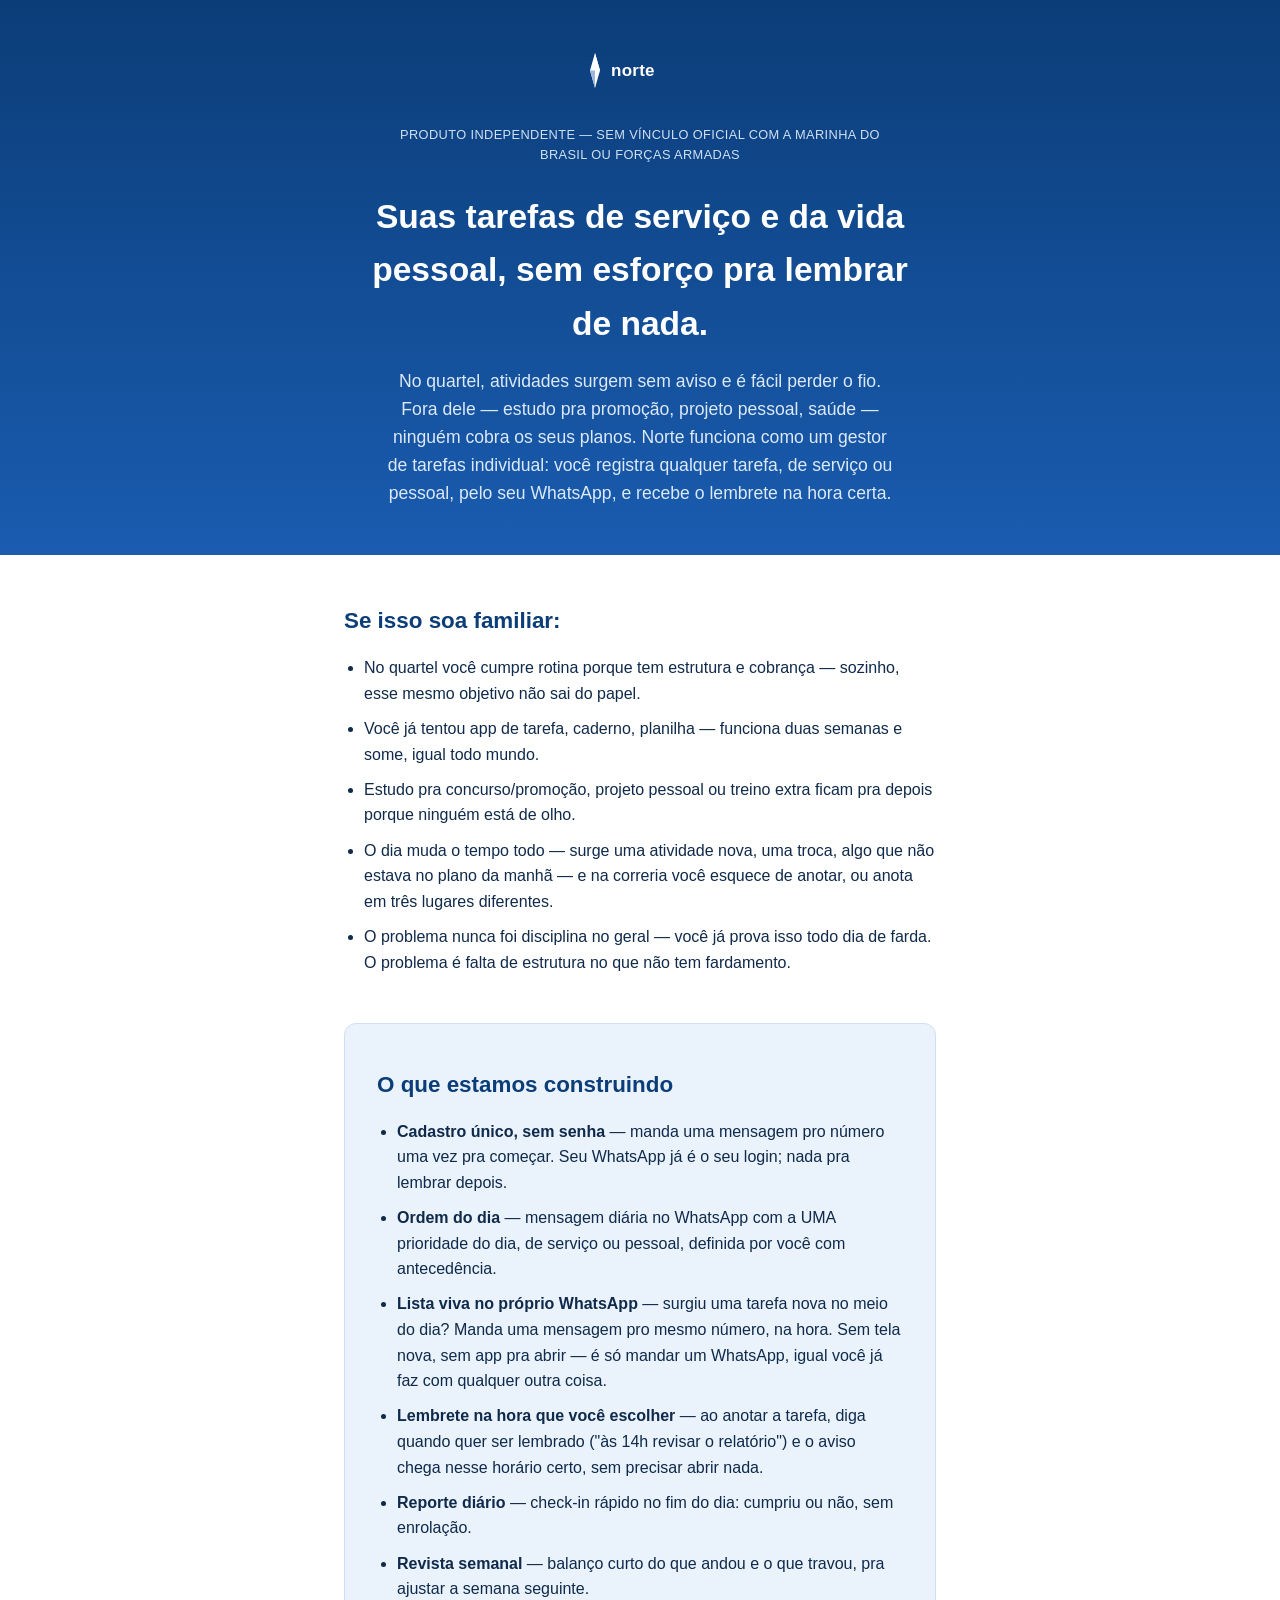
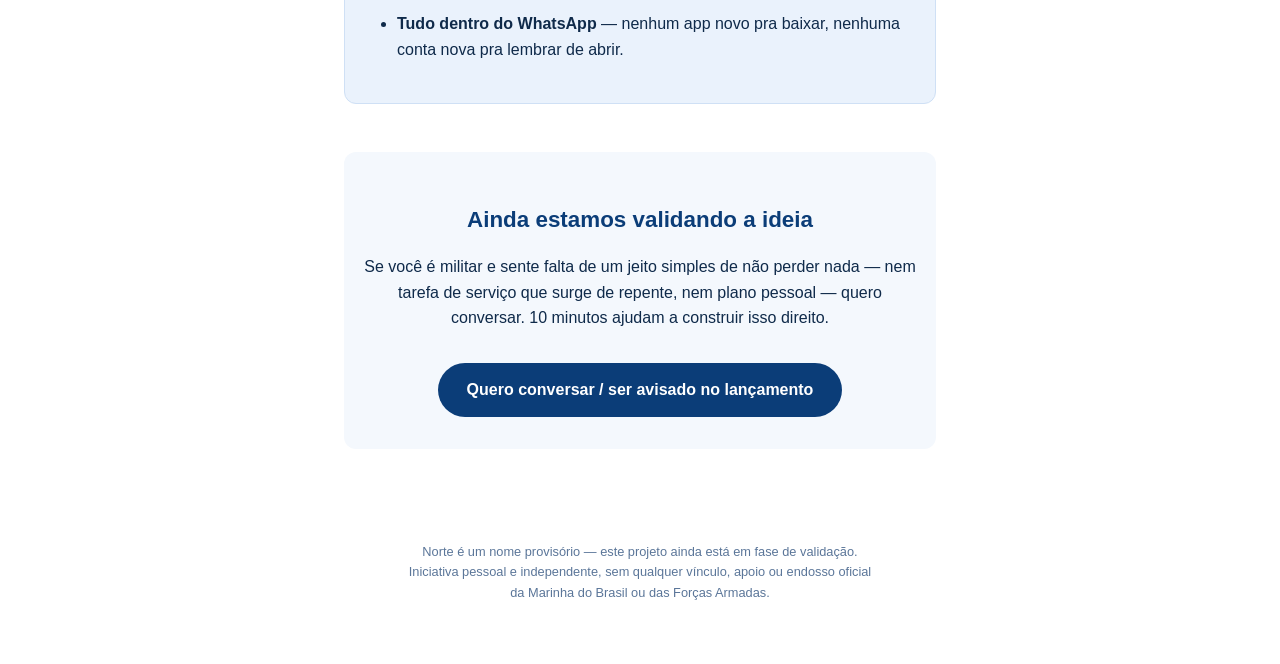
==== produto-funcao-executiva/landing-militares/index.html @ f6093188 "Add Norte logo (compass needle mark) to both landings Adds the chosen logo option (compass needle + " ====
<!DOCTYPE html>
<html lang="pt-br">
<head>
  <meta charset="UTF-8">
  <meta name="viewport" content="width=device-width, initial-scale=1.0">
  <title>Norte — suas tarefas de serviço e vida pessoal, num lugar só</title>
  <link rel="stylesheet" href="style.css">
</head>
<body>

  <header>
    <div class="logo">
      <svg width="130" height="45" viewBox="0 0 260 90" xmlns="http://www.w3.org/2000/svg" role="img" aria-label="Norte">
        <polygon points="40,10 50,45 40,80 30,45" fill="#ffffff"/>
        <polygon points="40,10 50,45 40,45" fill="#ffffff"/>
        <polygon points="40,80 30,45 40,45" fill="#9db8dd"/>
        <text x="72" y="56" font-family="-apple-system, BlinkMacSystemFont, 'Segoe UI', Roboto, sans-serif" font-size="34" font-weight="700" fill="#ffffff" letter-spacing="0.5">norte</text>
      </svg>
    </div>
    <p class="tag">Produto independente — sem vínculo oficial com a Marinha do Brasil ou Forças Armadas</p>
    <h1>Suas tarefas de serviço e da vida pessoal, sem esforço pra lembrar de nada.</h1>
    <p class="subtitulo">
      No quartel, atividades surgem sem aviso e é fácil perder o fio. Fora
      dele — estudo pra promoção, projeto pessoal, saúde — ninguém cobra os
      seus planos. Norte funciona como um gestor de tarefas individual: você
      registra qualquer tarefa, de serviço ou pessoal, pelo seu WhatsApp, e
      recebe o lembrete na hora certa.
    </p>
  </header>

  <main>
    <section class="problema">
      <h2>Se isso soa familiar:</h2>
      <ul>
        <li>No quartel você cumpre rotina porque tem estrutura e cobrança — sozinho, esse mesmo objetivo não sai do papel.</li>
        <li>Você já tentou app de tarefa, caderno, planilha — funciona duas semanas e some, igual todo mundo.</li>
        <li>Estudo pra concurso/promoção, projeto pessoal ou treino extra ficam pra depois porque ninguém está de olho.</li>
        <li>O dia muda o tempo todo — surge uma atividade nova, uma troca, algo que não estava no plano da manhã — e na correria você esquece de anotar, ou anota em três lugares diferentes.</li>
        <li>O problema nunca foi disciplina no geral — você já prova isso todo dia de farda. O problema é falta de estrutura no que não tem fardamento.</li>
      </ul>
    </section>

    <section class="solucao">
      <h2>O que estamos construindo</h2>
      <ul>
        <li><strong>Cadastro único, sem senha</strong> — manda uma mensagem pro número uma vez pra começar. Seu WhatsApp já é o seu login; nada pra lembrar depois.</li>
        <li><strong>Ordem do dia</strong> — mensagem diária no WhatsApp com a UMA prioridade do dia, de serviço ou pessoal, definida por você com antecedência.</li>
        <li><strong>Lista viva no próprio WhatsApp</strong> — surgiu uma tarefa nova no meio do dia? Manda uma mensagem pro mesmo número, na hora. Sem tela nova, sem app pra abrir — é só mandar um WhatsApp, igual você já faz com qualquer outra coisa.</li>
        <li><strong>Lembrete na hora que você escolher</strong> — ao anotar a tarefa, diga quando quer ser lembrado ("às 14h revisar o relatório") e o aviso chega nesse horário certo, sem precisar abrir nada.</li>
        <li><strong>Reporte diário</strong> — check-in rápido no fim do dia: cumpriu ou não, sem enrolação.</li>
        <li><strong>Revista semanal</strong> — balanço curto do que andou e o que travou, pra ajustar a semana seguinte.</li>
        <li><strong>Tudo dentro do WhatsApp</strong> — nenhum app novo pra baixar, nenhuma conta nova pra lembrar de abrir.</li>
      </ul>
    </section>

    <section class="cta">
      <h2>Ainda estamos validando a ideia</h2>
      <p>
        Se você é militar e sente falta de um jeito simples de não perder
        nada — nem tarefa de serviço que surge de repente, nem plano
        pessoal — quero conversar. 10 minutos ajudam a construir isso
        direito.
      </p>
      <a class="botao" href="mailto:jose.augusto450@icloud.com?subject=Quero%20testar%20o%20Norte%20(vers%C3%A3o%20militar)&body=Oi!%20Isso%20descreve%20minha%20rotina...">
        Quero conversar / ser avisado no lançamento
      </a>
    </section>
  </main>

  <footer>
    <p>Norte é um nome provisório — este projeto ainda está em fase de validação. Iniciativa pessoal e independente, sem qualquer vínculo, apoio ou endosso oficial da Marinha do Brasil ou das Forças Armadas.</p>
  </footer>

</body>
</html>
---- produto-funcao-executiva/landing-militares/style.css ----
* {
  box-sizing: border-box;
}

body {
  margin: 0;
  font-family: -apple-system, BlinkMacSystemFont, "Segoe UI", Roboto, sans-serif;
  color: #0f2a4a;
  background-color: #ffffff;
  line-height: 1.6;
}

header {
  padding: 3rem 1.5rem 3rem;
  text-align: center;
  background: linear-gradient(180deg, #0b3d78 0%, #1a5cb0 100%);
  color: #ffffff;
}

.logo {
  margin-bottom: 1.5rem;
}

.tag {
  max-width: 30rem;
  margin: 0 auto 1.5rem;
  font-size: 0.8rem;
  color: #cfe0f5;
  text-transform: uppercase;
  letter-spacing: 0.03em;
}

header h1 {
  font-size: 2.1rem;
  max-width: 34rem;
  margin: 0 auto 1rem;
  color: #ffffff;
}

.subtitulo {
  max-width: 32rem;
  margin: 0 auto;
  font-size: 1.1rem;
  color: #dce9f9;
}

main {
  max-width: 40rem;
  margin: 0 auto;
  padding: 0 1.5rem;
}

section {
  margin: 3rem 0;
}

h2 {
  font-size: 1.4rem;
  margin-bottom: 1rem;
  color: #0b3d78;
}

ul {
  padding-left: 1.25rem;
}

li {
  margin-bottom: 0.6rem;
}

.solucao {
  background-color: #eaf2fc;
  border: 1px solid #cfe0f5;
  padding: 1.5rem 2rem;
  border-radius: 12px;
}

.cta {
  text-align: center;
  padding: 2rem 1rem;
  background-color: #f4f8fd;
  border-radius: 12px;
}

.botao {
  display: inline-block;
  margin-top: 1rem;
  padding: 0.9rem 1.8rem;
  background-color: #0b3d78;
  color: #fff;
  text-decoration: none;
  border-radius: 999px;
  font-weight: 600;
}

.botao:hover {
  background-color: #082c58;
}

footer {
  text-align: center;
  padding: 2rem 1.5rem 3rem;
  font-size: 0.8rem;
  color: #5b7699;
  max-width: 32rem;
  margin: 0 auto;
}
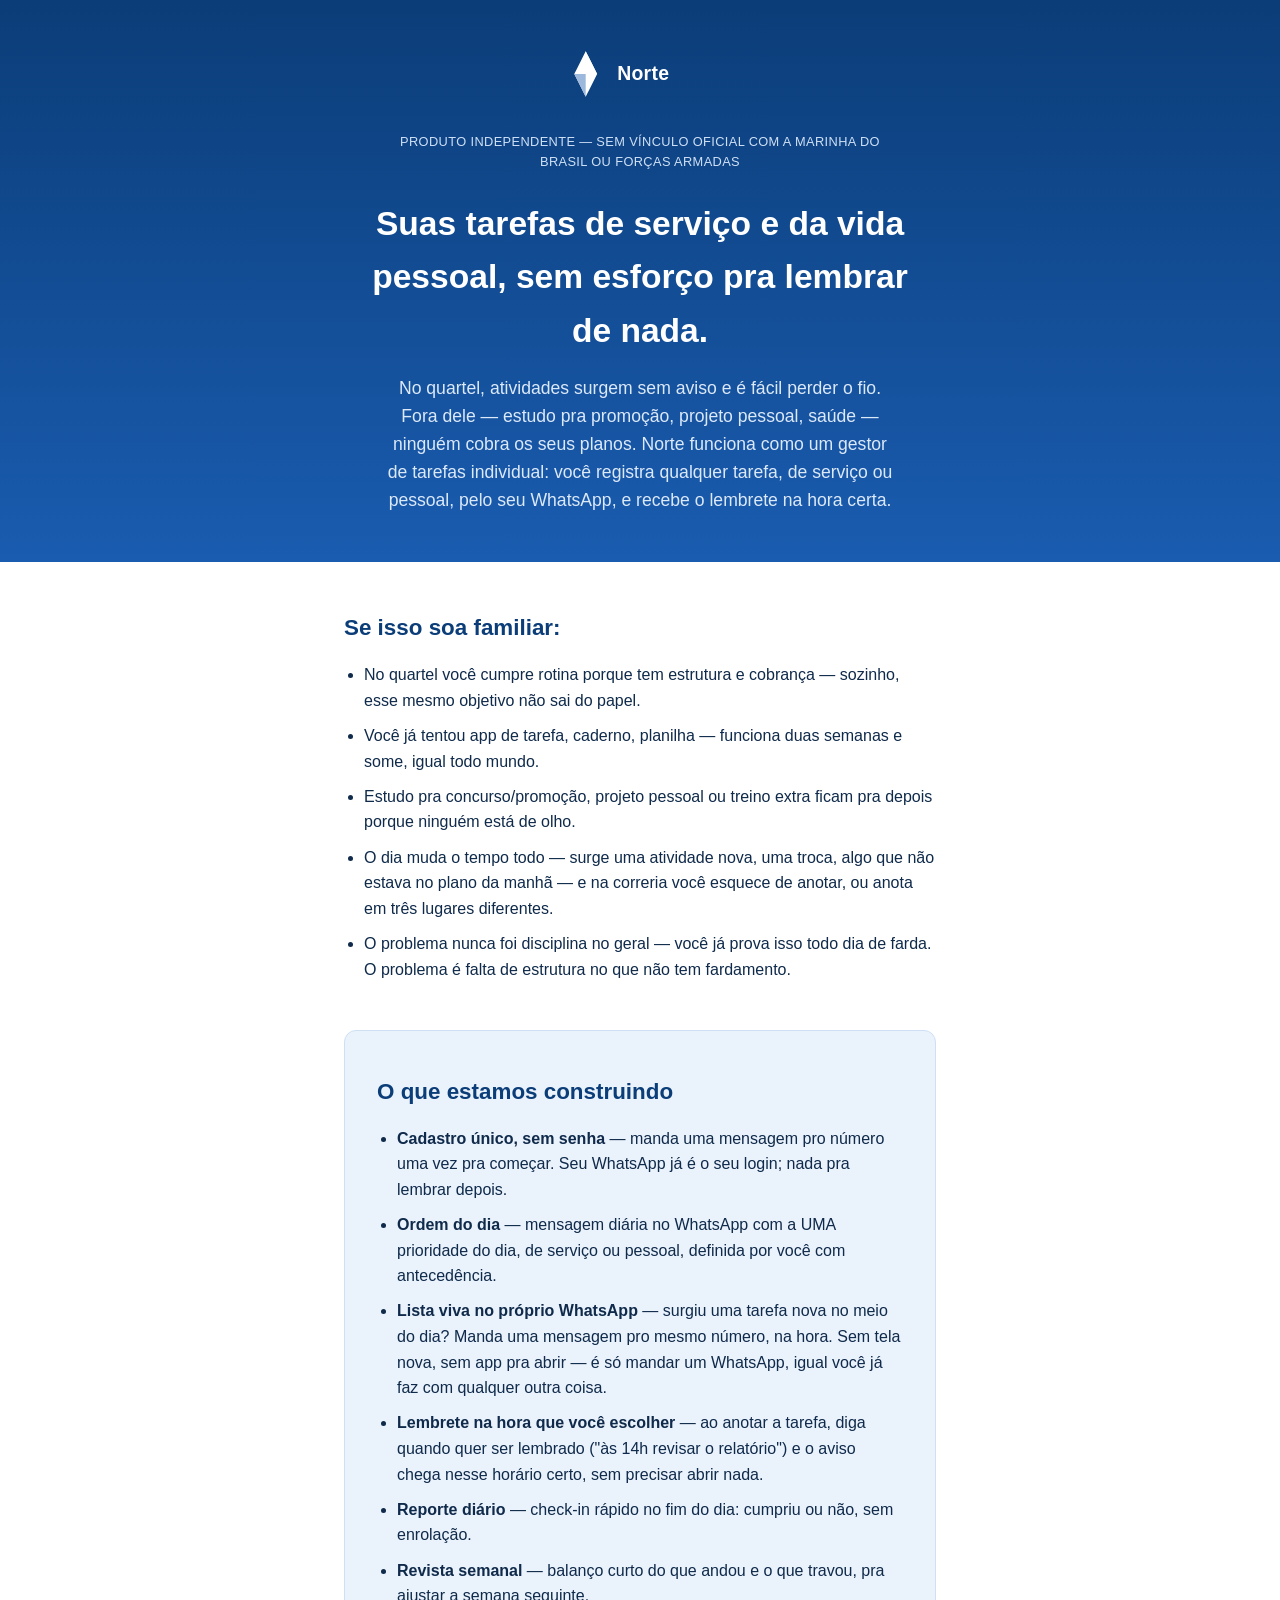
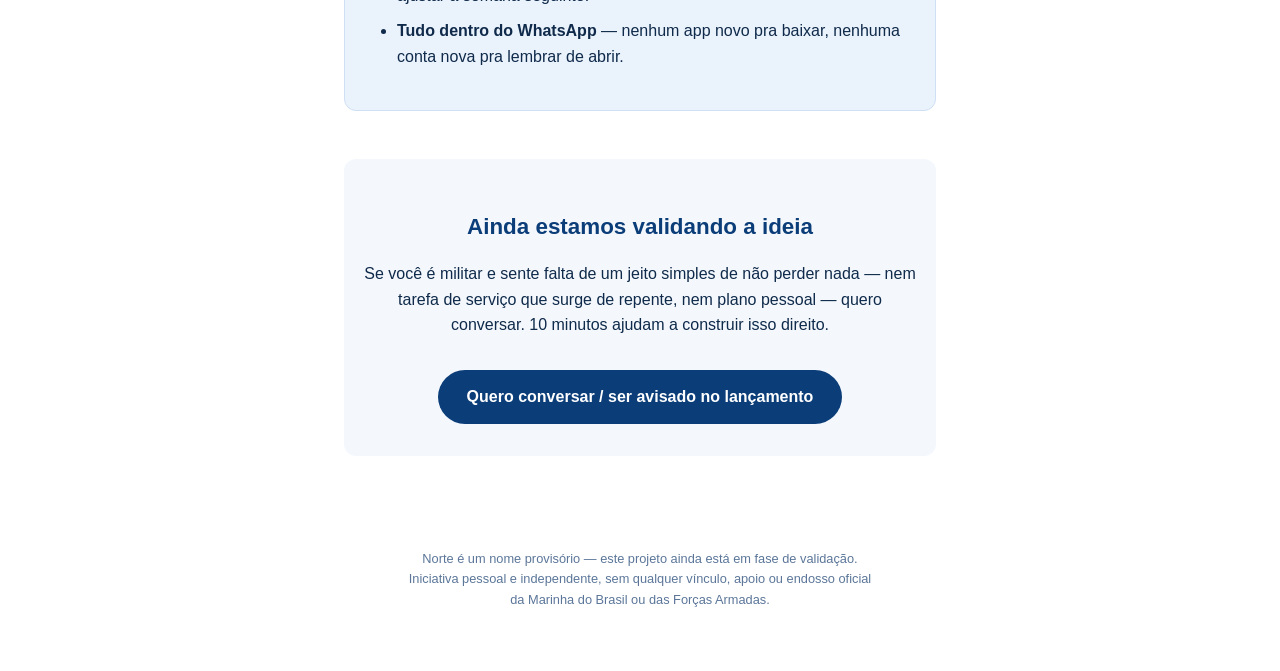
==== commit f4ae61e3: "Enlarge logo symbol and capitalize Norte wordmark Co-Authored-By: Claude Sonnet 5 <noreply@anthropic" ====
--- a/produto-funcao-executiva/landing-militares/index.html
+++ b/produto-funcao-executiva/landing-militares/index.html
@@ -10,11 +10,11 @@
 
   <header>
     <div class="logo">
-      <svg width="130" height="45" viewBox="0 0 260 90" xmlns="http://www.w3.org/2000/svg" role="img" aria-label="Norte">
-        <polygon points="40,10 50,45 40,80 30,45" fill="#ffffff"/>
-        <polygon points="40,10 50,45 40,45" fill="#ffffff"/>
-        <polygon points="40,80 30,45 40,45" fill="#9db8dd"/>
-        <text x="72" y="56" font-family="-apple-system, BlinkMacSystemFont, 'Segoe UI', Roboto, sans-serif" font-size="34" font-weight="700" fill="#ffffff" letter-spacing="0.5">norte</text>
+      <svg width="160" height="52" viewBox="0 0 280 90" xmlns="http://www.w3.org/2000/svg" role="img" aria-label="Norte">
+        <polygon points="45,5 65,45 45,85 25,45" fill="#ffffff"/>
+        <polygon points="45,5 65,45 45,45" fill="#ffffff"/>
+        <polygon points="45,85 25,45 45,45" fill="#9db8dd"/>
+        <text x="100" y="56" font-family="-apple-system, BlinkMacSystemFont, 'Segoe UI', Roboto, sans-serif" font-size="34" font-weight="700" fill="#ffffff" letter-spacing="0.5">Norte</text>
       </svg>
     </div>
     <p class="tag">Produto independente — sem vínculo oficial com a Marinha do Brasil ou Forças Armadas</p>
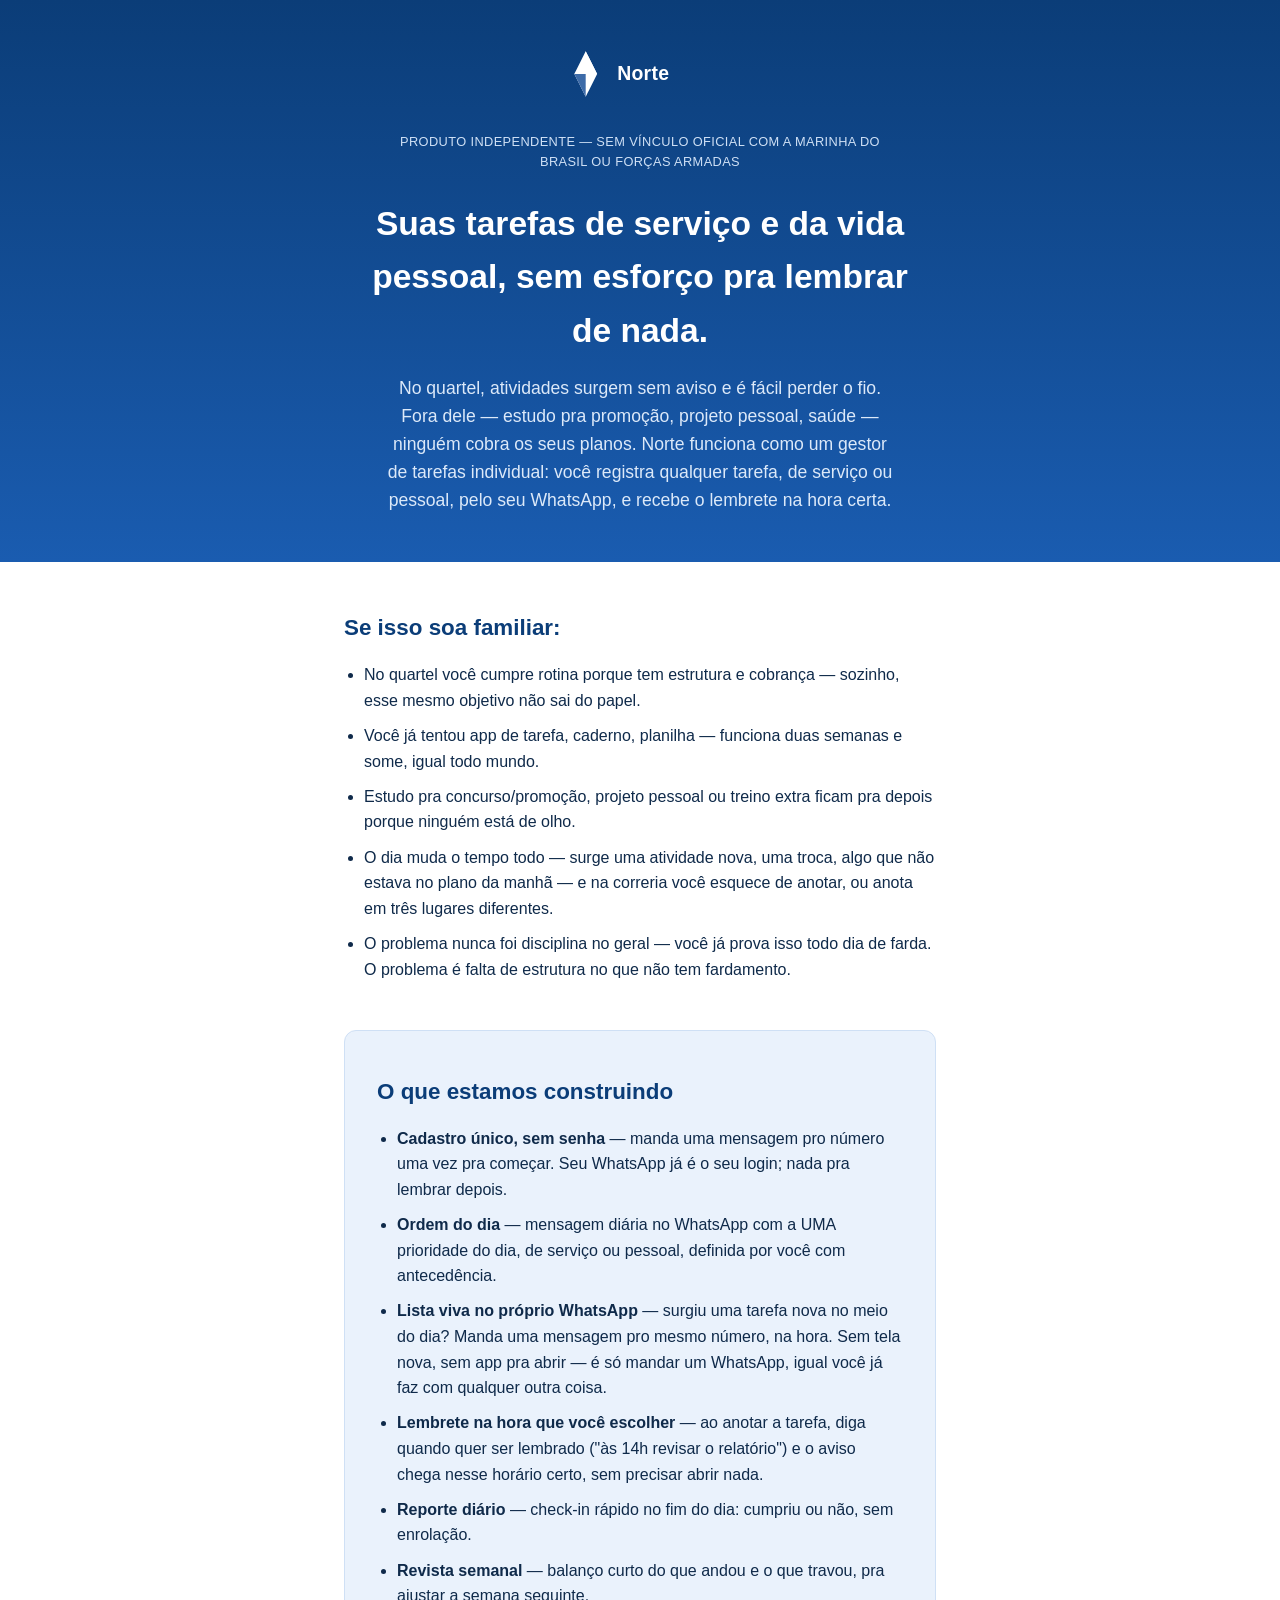
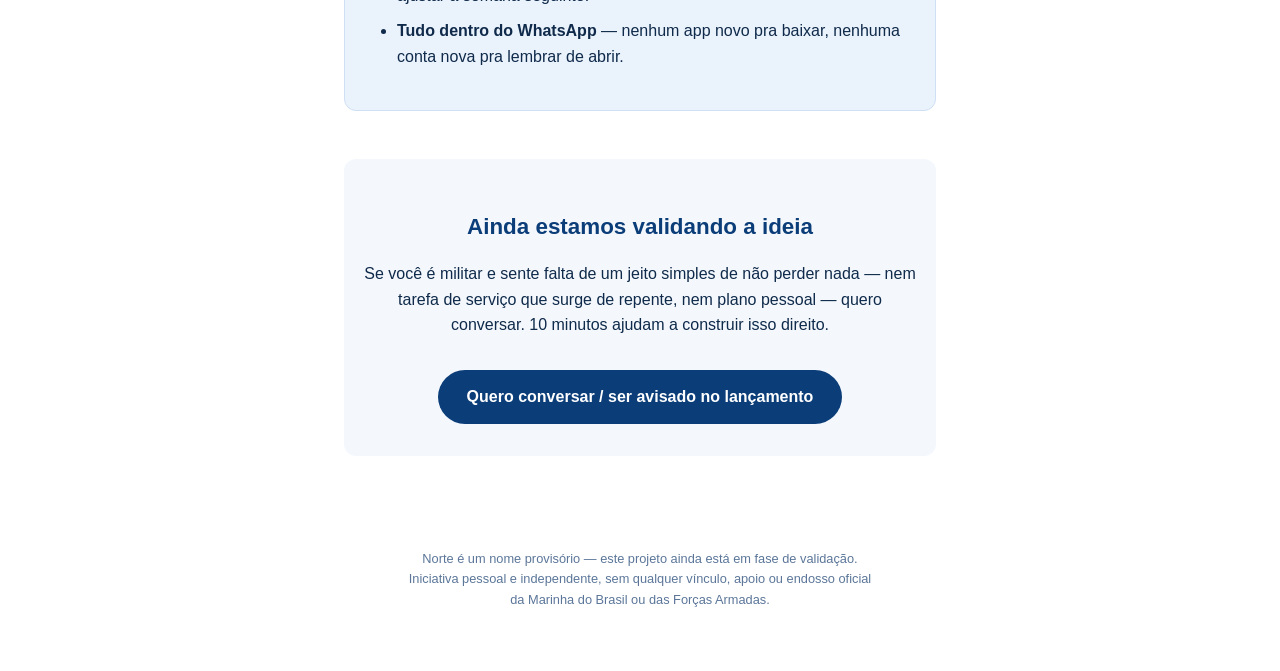
==== commit 8b587728: "Darken accent tone in military logo variant too Co-Authored-By: Claude Sonnet 5 <noreply@anthropic.c" ====
--- a/produto-funcao-executiva/landing-militares/index.html
+++ b/produto-funcao-executiva/landing-militares/index.html
@@ -13,7 +13,7 @@
       <svg width="160" height="52" viewBox="0 0 280 90" xmlns="http://www.w3.org/2000/svg" role="img" aria-label="Norte">
         <polygon points="45,5 65,45 45,85 25,45" fill="#ffffff"/>
         <polygon points="45,5 65,45 45,45" fill="#ffffff"/>
-        <polygon points="45,85 25,45 45,45" fill="#9db8dd"/>
+        <polygon points="45,85 25,45 45,45" fill="#3d6ba8"/>
         <text x="100" y="56" font-family="-apple-system, BlinkMacSystemFont, 'Segoe UI', Roboto, sans-serif" font-size="34" font-weight="700" fill="#ffffff" letter-spacing="0.5">Norte</text>
       </svg>
     </div>
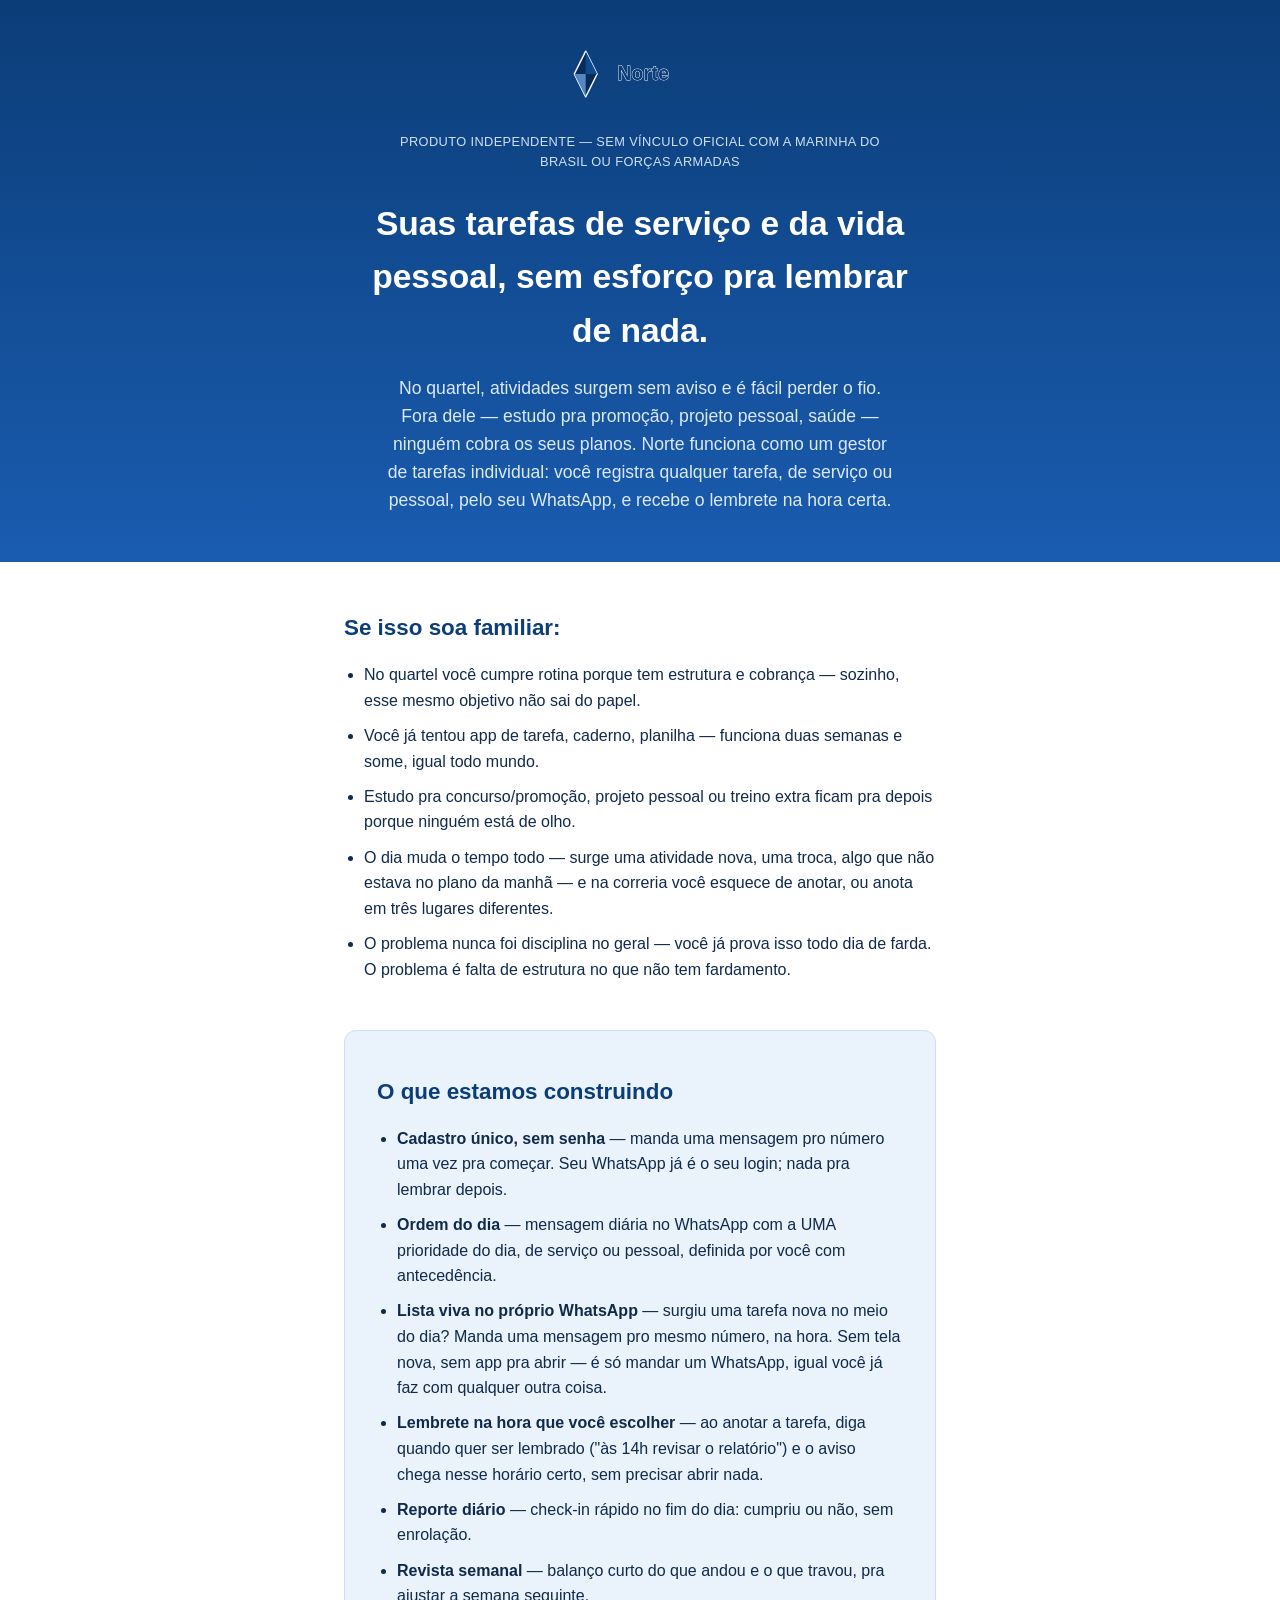
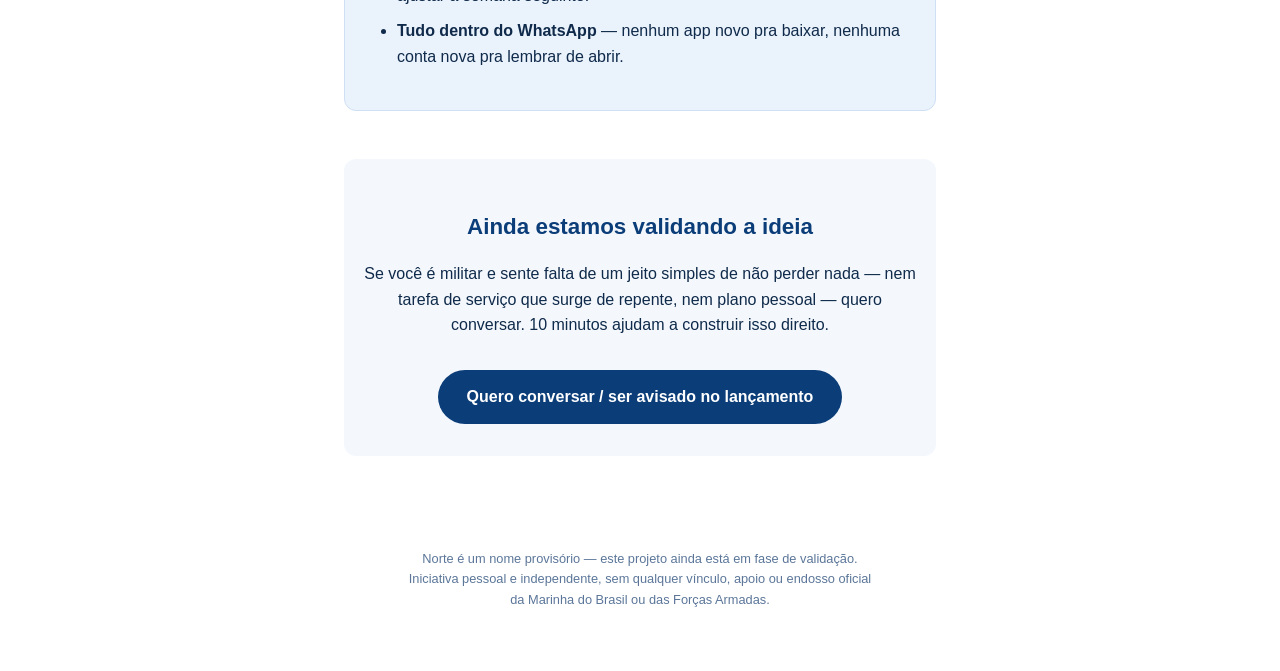
==== commit 1772deda: "Recolor military logo blue with white outline for contrast on navy bg Co-Authored-By: Claude Sonnet " ====
--- a/produto-funcao-executiva/landing-militares/index.html
+++ b/produto-funcao-executiva/landing-militares/index.html
@@ -11,10 +11,10 @@
   <header>
     <div class="logo">
       <svg width="160" height="52" viewBox="0 0 280 90" xmlns="http://www.w3.org/2000/svg" role="img" aria-label="Norte">
-        <polygon points="45,5 65,45 45,85 25,45" fill="#ffffff"/>
-        <polygon points="45,5 65,45 45,45" fill="#ffffff"/>
-        <polygon points="45,85 25,45 45,45" fill="#3d6ba8"/>
-        <text x="100" y="56" font-family="-apple-system, BlinkMacSystemFont, 'Segoe UI', Roboto, sans-serif" font-size="34" font-weight="700" fill="#ffffff" letter-spacing="0.5">Norte</text>
+        <polygon points="45,5 65,45 45,85 25,45" fill="#082c58" stroke="#ffffff" stroke-width="2.5" stroke-linejoin="round"/>
+        <polygon points="45,5 65,45 45,45" fill="#0f4a8f"/>
+        <polygon points="45,85 25,45 45,45" fill="#5588c2"/>
+        <text x="100" y="56" font-family="-apple-system, BlinkMacSystemFont, 'Segoe UI', Roboto, sans-serif" font-size="34" font-weight="700" fill="#0b3d78" stroke="#ffffff" stroke-width="1.5" paint-order="stroke fill" letter-spacing="0.5">Norte</text>
       </svg>
     </div>
     <p class="tag">Produto independente — sem vínculo oficial com a Marinha do Brasil ou Forças Armadas</p>
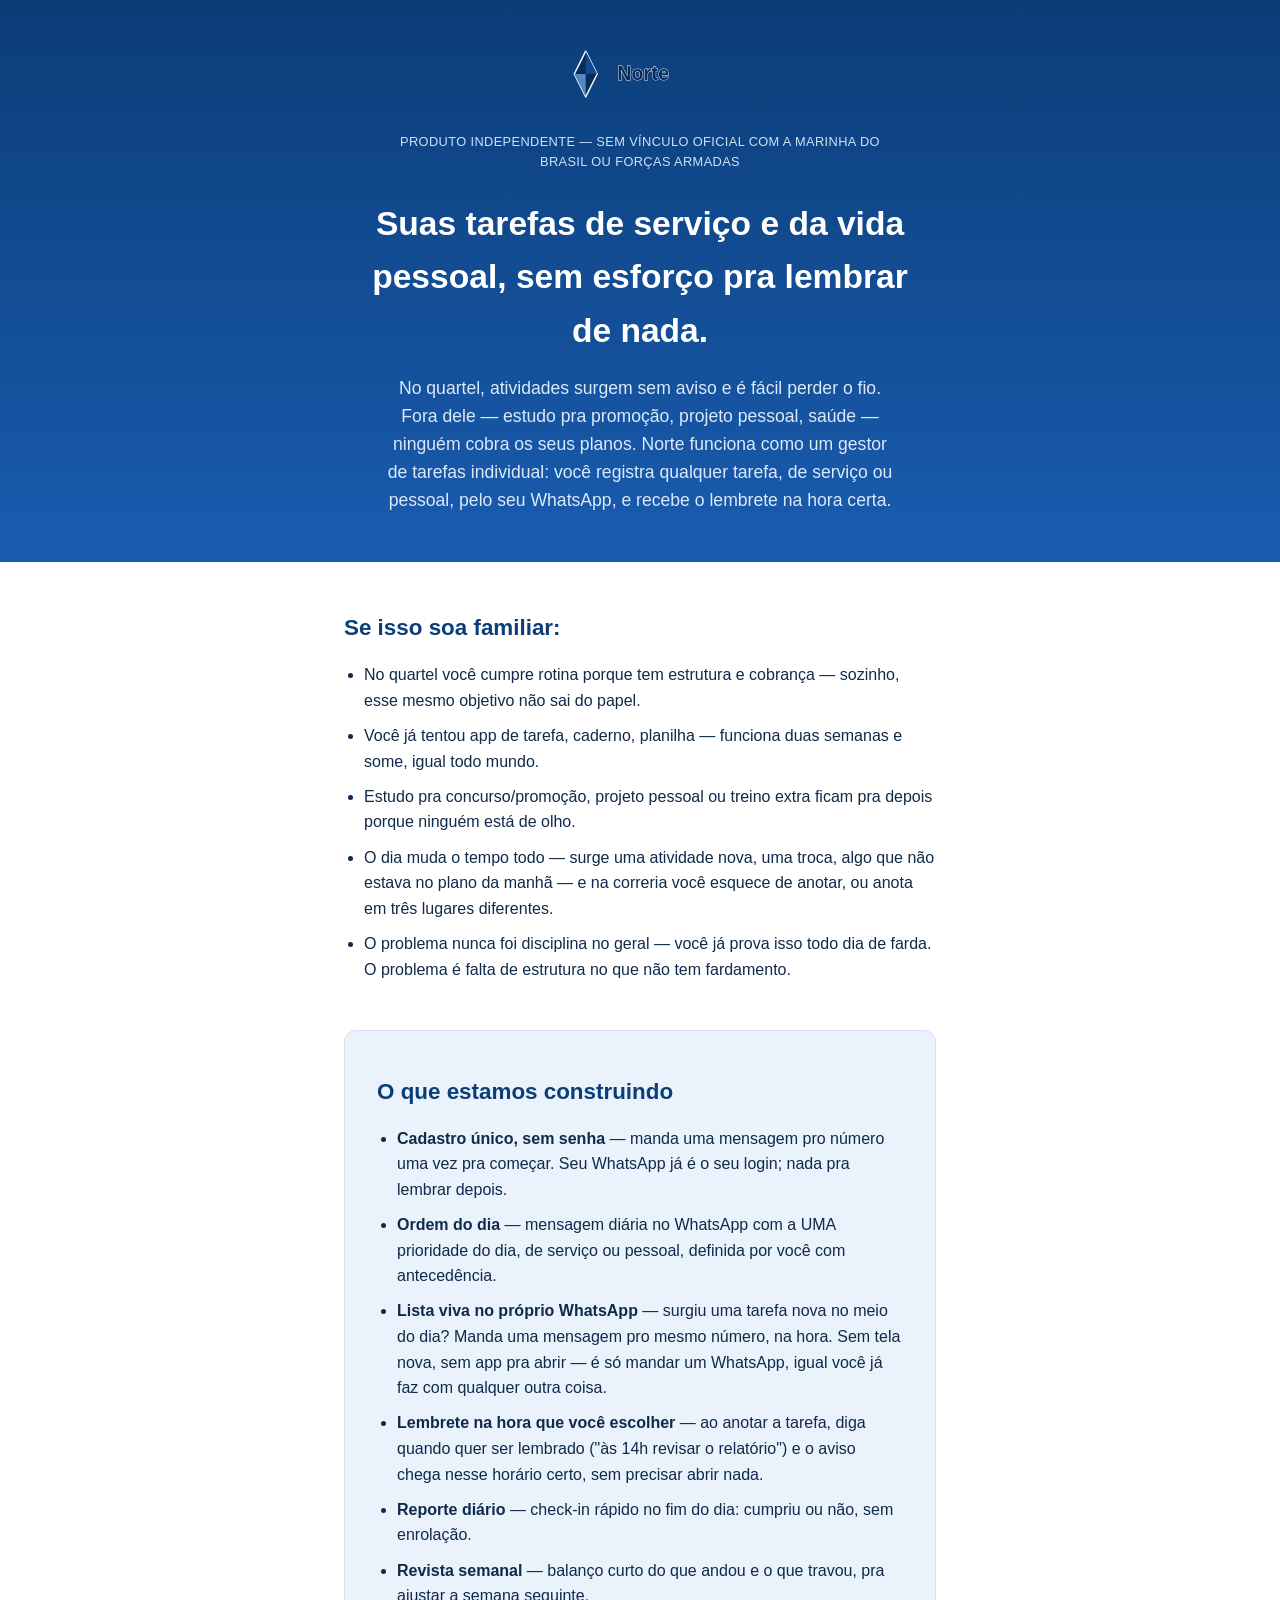
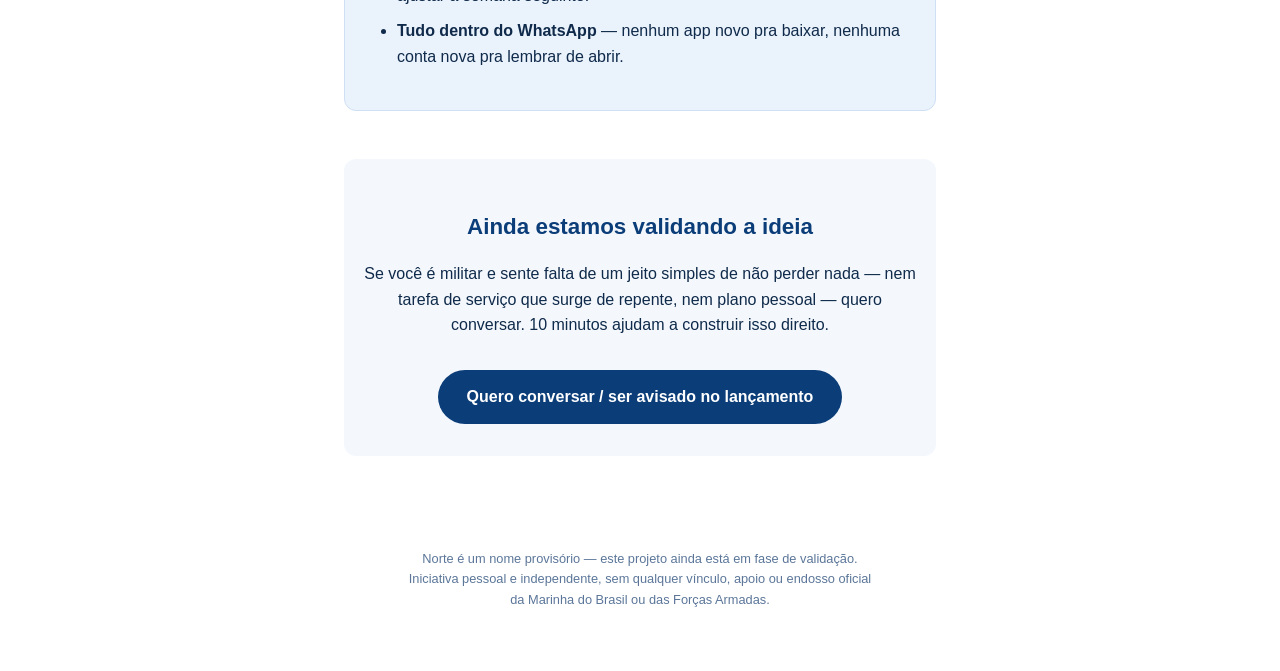
==== commit 232ec715: "Darken Norte wordmark color Co-Authored-By: Claude Sonnet 5 <noreply@anthropic.com>" ====
--- a/produto-funcao-executiva/landing-militares/index.html
+++ b/produto-funcao-executiva/landing-militares/index.html
@@ -14,7 +14,7 @@
         <polygon points="45,5 65,45 45,85 25,45" fill="#082c58" stroke="#ffffff" stroke-width="2.5" stroke-linejoin="round"/>
         <polygon points="45,5 65,45 45,45" fill="#0f4a8f"/>
         <polygon points="45,85 25,45 45,45" fill="#5588c2"/>
-        <text x="100" y="56" font-family="-apple-system, BlinkMacSystemFont, 'Segoe UI', Roboto, sans-serif" font-size="34" font-weight="700" fill="#0b3d78" stroke="#ffffff" stroke-width="1.5" paint-order="stroke fill" letter-spacing="0.5">Norte</text>
+        <text x="100" y="56" font-family="-apple-system, BlinkMacSystemFont, 'Segoe UI', Roboto, sans-serif" font-size="34" font-weight="700" fill="#082c58" stroke="#ffffff" stroke-width="1.5" paint-order="stroke fill" letter-spacing="0.5">Norte</text>
       </svg>
     </div>
     <p class="tag">Produto independente — sem vínculo oficial com a Marinha do Brasil ou Forças Armadas</p>
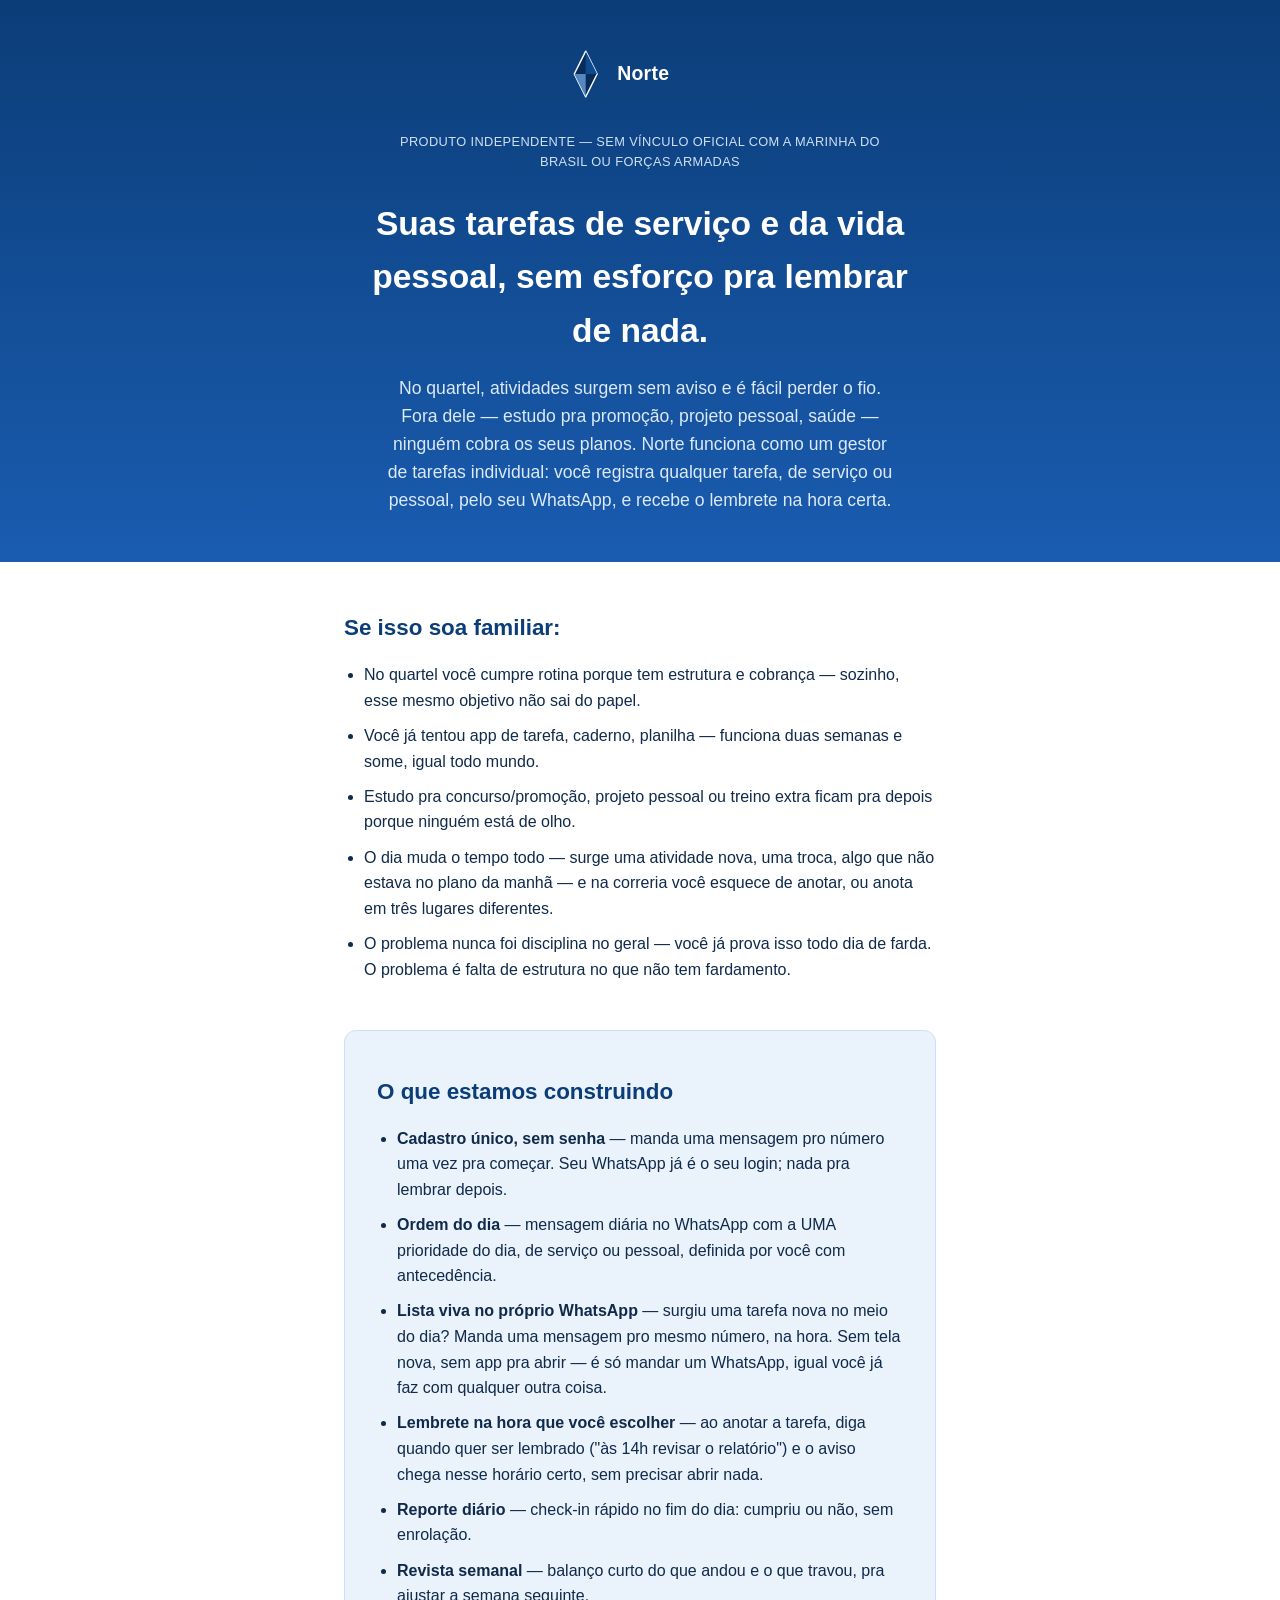
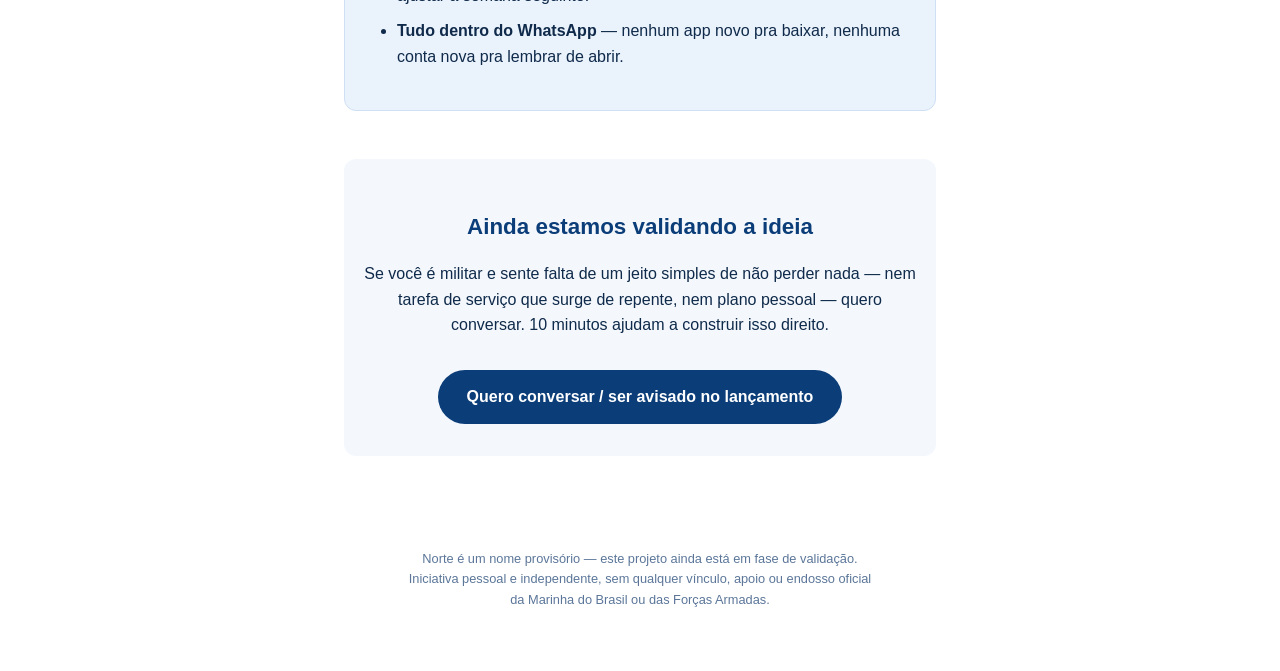
==== commit e789a932: "Revert Norte wordmark back to white in military landing Co-Authored-By: Claude Sonnet 5 <noreply@ant" ====
--- a/produto-funcao-executiva/landing-militares/index.html
+++ b/produto-funcao-executiva/landing-militares/index.html
@@ -14,7 +14,7 @@
         <polygon points="45,5 65,45 45,85 25,45" fill="#082c58" stroke="#ffffff" stroke-width="2.5" stroke-linejoin="round"/>
         <polygon points="45,5 65,45 45,45" fill="#0f4a8f"/>
         <polygon points="45,85 25,45 45,45" fill="#5588c2"/>
-        <text x="100" y="56" font-family="-apple-system, BlinkMacSystemFont, 'Segoe UI', Roboto, sans-serif" font-size="34" font-weight="700" fill="#082c58" stroke="#ffffff" stroke-width="1.5" paint-order="stroke fill" letter-spacing="0.5">Norte</text>
+        <text x="100" y="56" font-family="-apple-system, BlinkMacSystemFont, 'Segoe UI', Roboto, sans-serif" font-size="34" font-weight="700" fill="#ffffff" letter-spacing="0.5">Norte</text>
       </svg>
     </div>
     <p class="tag">Produto independente — sem vínculo oficial com a Marinha do Brasil ou Forças Armadas</p>
